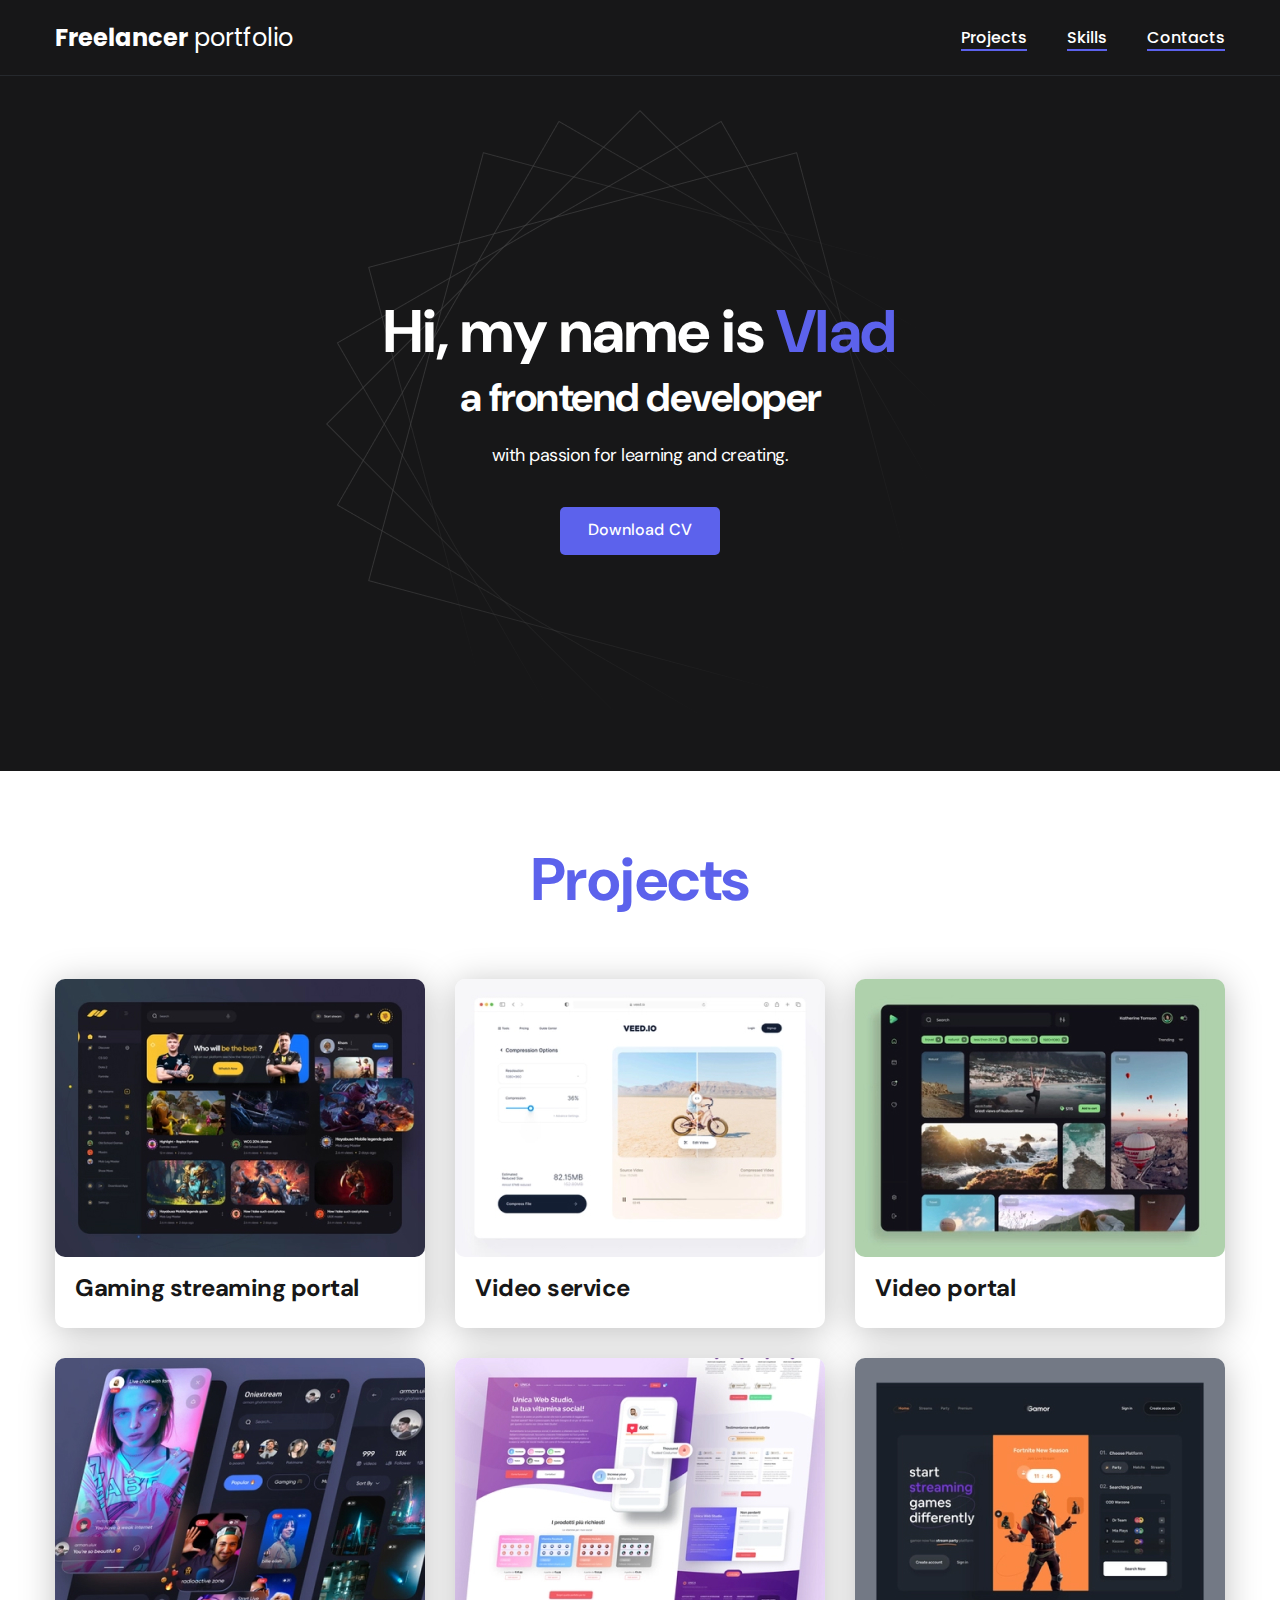
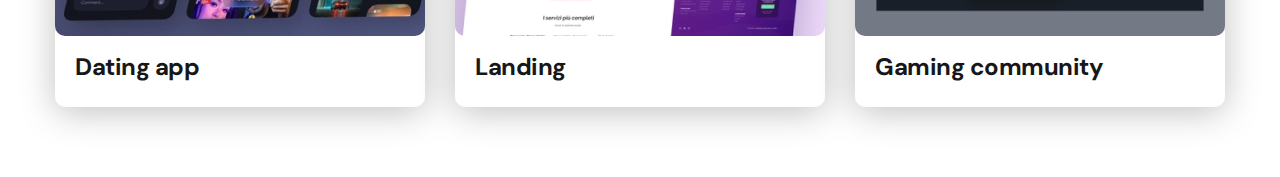
==== index.html @ f0782c73 "add section projects" ====
<!DOCTYPE html>
<html lang="en">
<head>
    <meta charset="UTF-8">
    <meta name="viewport" content="width=device-width, initial-scale=1.0">
    <title>Portfolio</title>
    <link rel="stylesheet" href="./css/main.css">
</head>
<body>
    <nav class="nav">
        <div class="container">
            <div class="nav-row">
                <a href="./index.html" class="logo"><strong>Freelancer</strong> portfolio</a>
                <ul class="nav-list">
                    <li class="nav-list__item"><a href="./index.html" class="nav-list__link nav-list__link--active" >Projects</a></li>
                    <li class="nav-list__item"><a href="./skills.html" class="nav-list__link nav-list__link--active">Skills</a></li>
                    <li class="nav-list__item"><a href="./contacts.html" class="nav-list__link nav-list__link--active">Contacts</a></li>
                </ul>
            </div>
        </div>
    </nav>
    <header class="header">
        <div class="header__wrapper">
            <h1 class="header__title">
                <strong>Hi, my name is <em>Vlad</em></strong><br>
                a frontend developer
            </h1>
            <div class="header__text">
                <p>with passion for learning and creating.</p>
            </div>
            <a href="#" class="btn">Download CV</a>
        </div>
    </header>
    <main class="section">
        <div class="container">
            <h2 class="title-1">Projects</h2>
            <ul class="projects">
                <li class="project">
                    <a href="./project-page.html">
                        <img src="./img/projects/01.jpg" alt="Project image" class="project__img">
                        <h3 class="project__title">Gaming streaming portal</h3>
                    </a>
                </li>
                <li class="project">
                    <a href="./project-page.html">
                        <img src="./img/projects/02.jpg" alt="Project image" class="project__img">
                        <h3 class="project__title">Video service</h3>
                    </a>
                </li>
                <li class="project">
                    <a href="./project-page.html">
                        <img src="./img/projects/03.jpg" alt="Project image" class="project__img">
                        <h3 class="project__title">Video portal</h3>
                    </a>
                </li>
                <li class="project">
                    <a href="./project-page.html">
                        <img src="./img/projects/04.jpg" alt="Project image" class="project__img">
                        <h3 class="project__title">Dating app</h3>
                    </a>
                </li>
                <li class="project">
                    <a href="./project-page.html">
                        <img src="./img/projects/05.jpg" alt="Project image" class="project__img">
                        <h3 class="project__title">Landing</h3>
                    </a>
                </li>
                <li class="project">
                    <a href="./project-page.html">
                        <img src="./img/projects/06.jpg" alt="Project image" class="project__img">
                        <h3 class="project__title">Gaming community</h3>
                    </a>
                </li>
            </ul>
        </div>
    </main>
</body>
</html>
---- css/main.css ----
@import "reset.css";
@import url('https://fonts.googleapis.com/css2?family=DM+Sans:ital,opsz,wght@0,9..40,100..1000;1,9..40,100..1000&family=Poppins:wght@400;500;700&display=swap');

/*font-family: "DM Sans", sans-serif;*/
/*font-family: "Poppins", sans-serif;*/

/** {*/
/*    border: 1px solid green;*/
/*}*/

:root {
    --black: #171718;
    --black-border: #26292D;
    --white: #fff;
    --purple: #5C62EC;

    --text-color: var(--black);
    --dark-bg: var(--black);
    --dark-border: var(--black-border);
    --header-text: var(--white);
    --accent: var(--purple);
}

html, body {
    font-family: "DM Sans", sans-serif;
    letter-spacing: -0.5px;
    color: var(--text-color);
}

.container {
    margin: 0 auto;
    padding: 0 15px;
    max-width: 1200px;
}

/* Nav */

.nav {
    padding: 20px 0;
    border-bottom: 1px solid var(--dark-border);
    background-color: var(--dark-bg);
    color: var(--header-text);
    letter-spacing: normal;
}

.nav-row {
    display: flex;
    justify-content: space-between;
    align-items: center;
    column-gap: 30px;
    row-gap: 20px;
    flex-wrap: wrap;
}

.logo {
    color: var(--header-text);
    font-size: 24px;
    font-family: "Poppins", sans-serif;
}

.logo strong {
    font-weight: 700;
}

.nav-list {
    display: flex;
    align-items: center;
    column-gap: 40px;
    font-size: 16px;
    font-weight: 500;
    font-family: "Poppins", sans-serif;
}

.nav-list__link {
    color: var(--header-text);
    transition: opacity 0.2s ease-in;
}

.nav-list__link:hover {
    opacity: 0.8;
}

.nav-list__link--active {
    position: relative;
}

.nav-list__link--active::before {
    content: "";

    position: absolute;
    left: 0;
    top: 100%;

    display: block;
    height: 2px;
    width: 100%;
    background-color: var(--accent);
}

/*Header*/

.header {
    padding: 40px 0;
    min-height: 695px;

    display: flex;
    justify-content: center;
    align-items: center;

    background-color: var(--dark-bg);
    background-image: url("./../img/header-bg.png");
    background-repeat: no-repeat;
    background-size: auto;
    background-position: center;

    color: var(--header-text);
    text-align: center;
}
.header__wrapper {
    padding: 0 15px;
    max-width: 660px;
}

.header__title {
    margin-bottom: 20px;
    font-size: 40px;
    font-weight: 700;
    /*line-height: 1.4;*/
}

.header__title strong {
    font-size: 60px;
    font-weight: 700;
}

.header__title em {
    font-style: normal;
    color: var(--accent);
}

.header__text {
    margin-bottom: 40px;
    font-size: 18px;
    /*line-height: 1.333; //24/18=1.333*/
}

.header__text p + p{
    margin-top: 1em;
}

/*Button*/

.btn {
    display: inline-block;
    height: 48px;
    padding: 12px 28px;

    border-radius: 5px;
    background-color: var(--accent);
    color: var(--white);
    letter-spacing: 0.15px;
    font-size: 16px;
    font-weight: 500;

    transition: opacity 0.2s ease-in;
}

.btn:hover {
    opacity: 0.8;
}

.btn:active {
    position: relative;
    top: 1px;
}

/*General*/

.section {
    padding: 70px 0;
}

.title-1 {
    margin-bottom: 60px;
    font-size: 60px;
    font-weight: 700;
    line-height: 1.3;
    color: var(--accent);
    text-align: center;
}

/*Projects*/

.projects {
    display: flex;
    flex-wrap: wrap;
    column-gap: 30px;
    row-gap: 30px;
}

.project {
    max-width: 370px;
    background-color: var(--white);
    box-shadow: 0 5px 35px rgba(0, 0, 0, 0.25);
    border-radius: 10px;
}

.project__img {
    border-radius: 10px;

}

.project__title {
    padding: 15px 20px 25px;
    font-size: 24px;
    font-weight: 700;
    line-height: 1.3;
    color: var(--text-color);
}
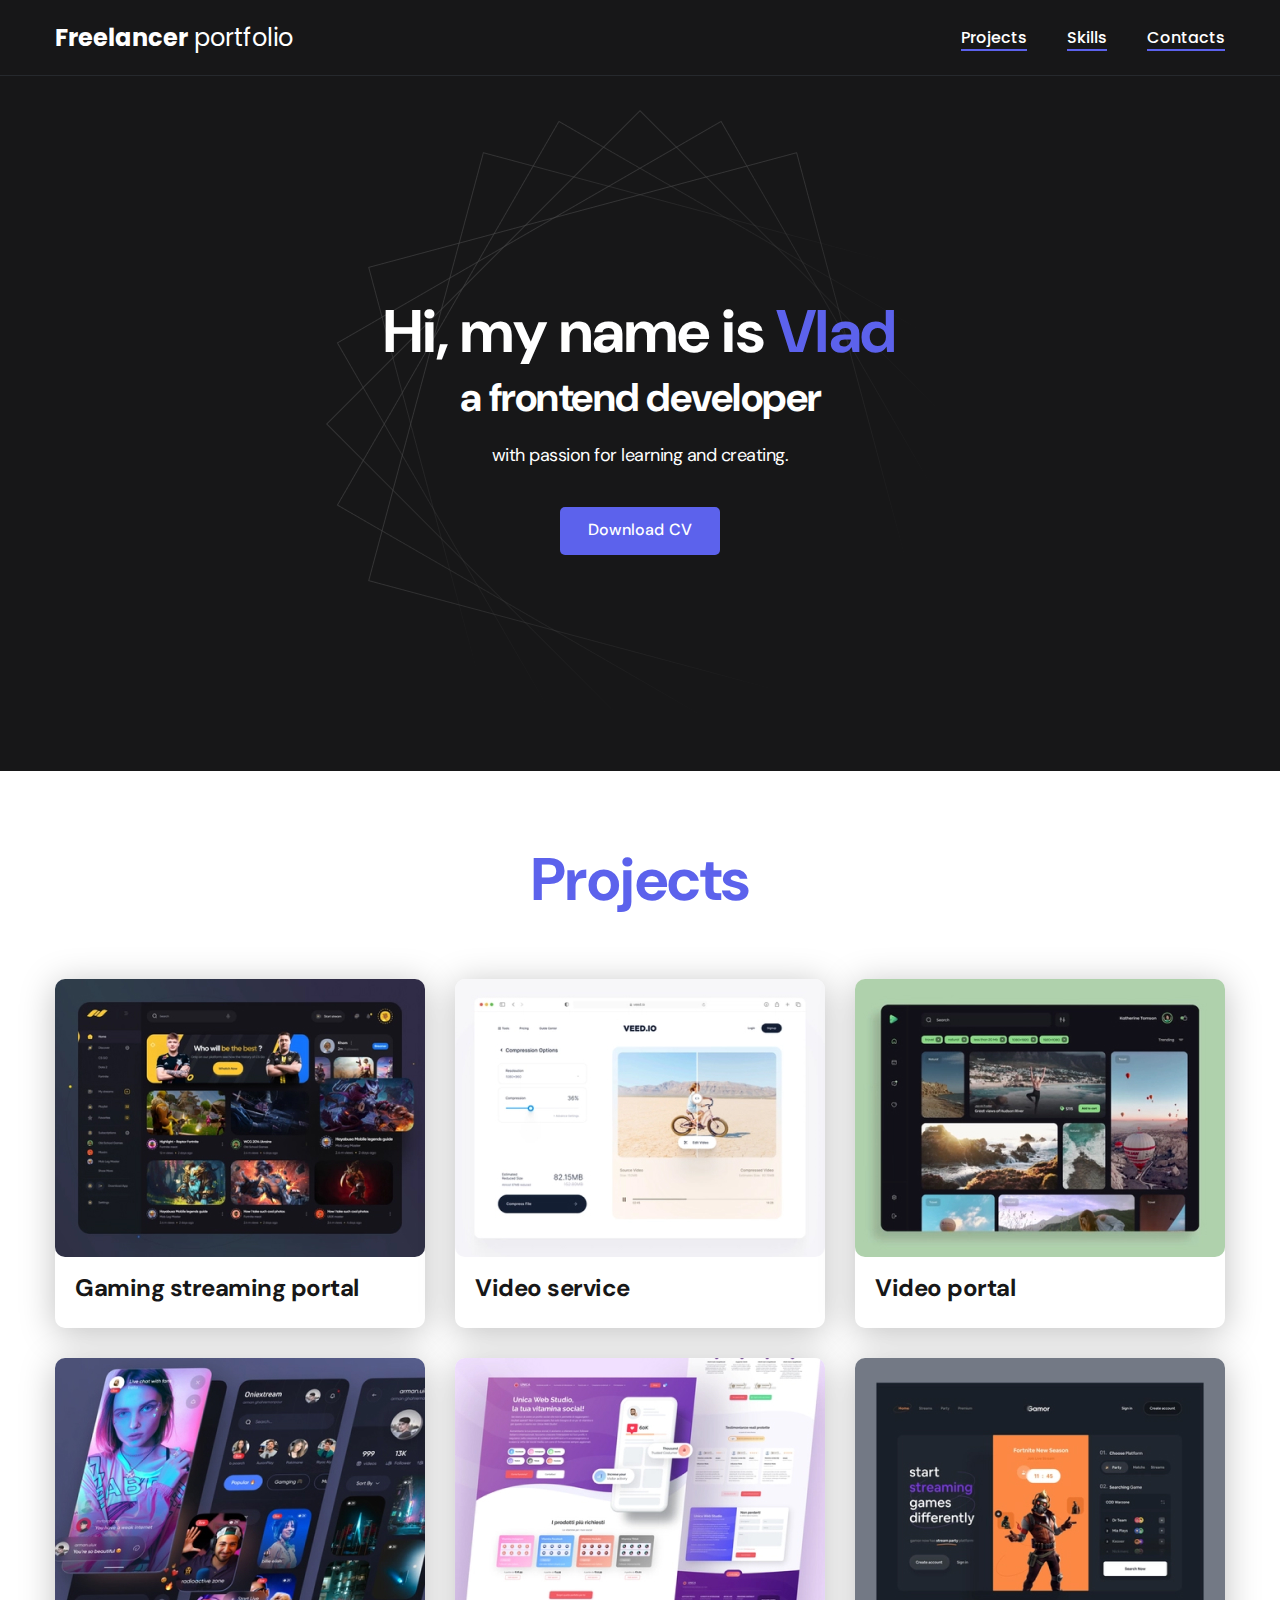
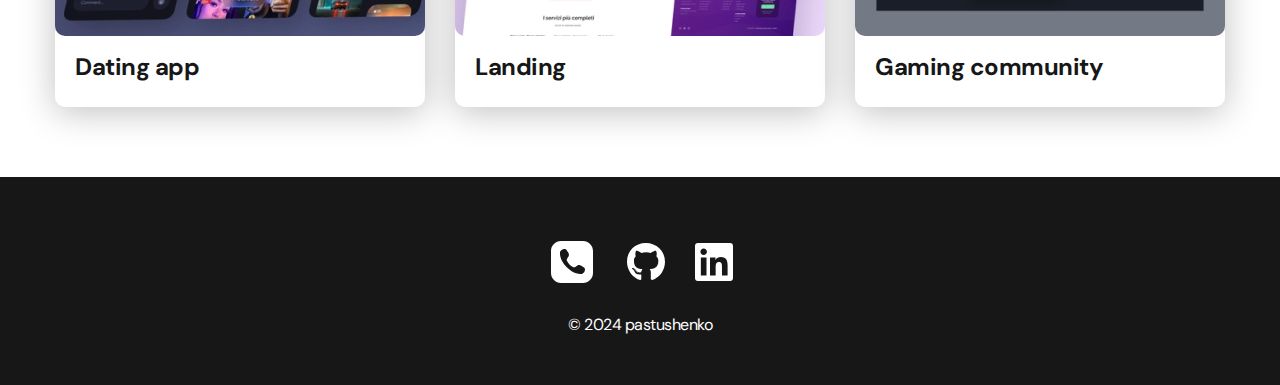
==== commit 43e4e069: "add footer" ====
--- a/index.html
+++ b/index.html
@@ -19,6 +19,7 @@
             </div>
         </div>
     </nav>
+
     <header class="header">
         <div class="header__wrapper">
             <h1 class="header__title">
@@ -31,6 +32,7 @@
             <a href="#" class="btn">Download CV</a>
         </div>
     </header>
+
     <main class="section">
         <div class="container">
             <h2 class="title-1">Projects</h2>
@@ -74,5 +76,20 @@
             </ul>
         </div>
     </main>
+
+    <footer class="footer">
+        <div class="container">
+            <div class="footer__wrapper">
+                <ul class="social">
+                    <li class="social__item"><a href="#"><img src="./img/icons/phone.svg" alt="PhoneNumber"></a></li>
+                    <li class="social__item"><a href="#"><img src="./img/icons/git.svg" alt="GitHub"></a></li>
+                    <li class="social__item"><a href="#"><img src="./img/icons/link.svg" alt="LinkedIn"></a></li>
+                </ul>
+                <div class="copyright">
+                    <p>© 2024 pastushenko</p>
+                </div>
+            </div>
+        </div>
+    </footer>
 </body>
 </html>--- a/css/main.css
+++ b/css/main.css
@@ -203,6 +203,11 @@
     background-color: var(--white);
     box-shadow: 0 5px 35px rgba(0, 0, 0, 0.25);
     border-radius: 10px;
+    transition: transform 0.3s ease;
+}
+
+.project:hover {
+    transform: translateY(-10px);
 }
 
 .project__img {
@@ -216,4 +221,37 @@
     font-weight: 700;
     line-height: 1.3;
     color: var(--text-color);
+}
+
+/*Footer*/
+
+.footer {
+    padding: 60px 0 50px;
+    background-color: var(--dark-bg);
+    color: var(--header-text);
+}
+
+.footer__wrapper {
+    display: flex;
+    flex-direction: column;
+    align-items: center;
+    row-gap: 27px;
+}
+
+.social {
+    display: flex;
+    column-gap: 30px;
+    align-items: center;
+}
+
+.social__item {
+    transition: transform 0.2s ease-in;
+}
+
+.social__item:hover {
+    transform: scale(1.1);
+}
+
+.copyright {
+    font-size: 16px;
 }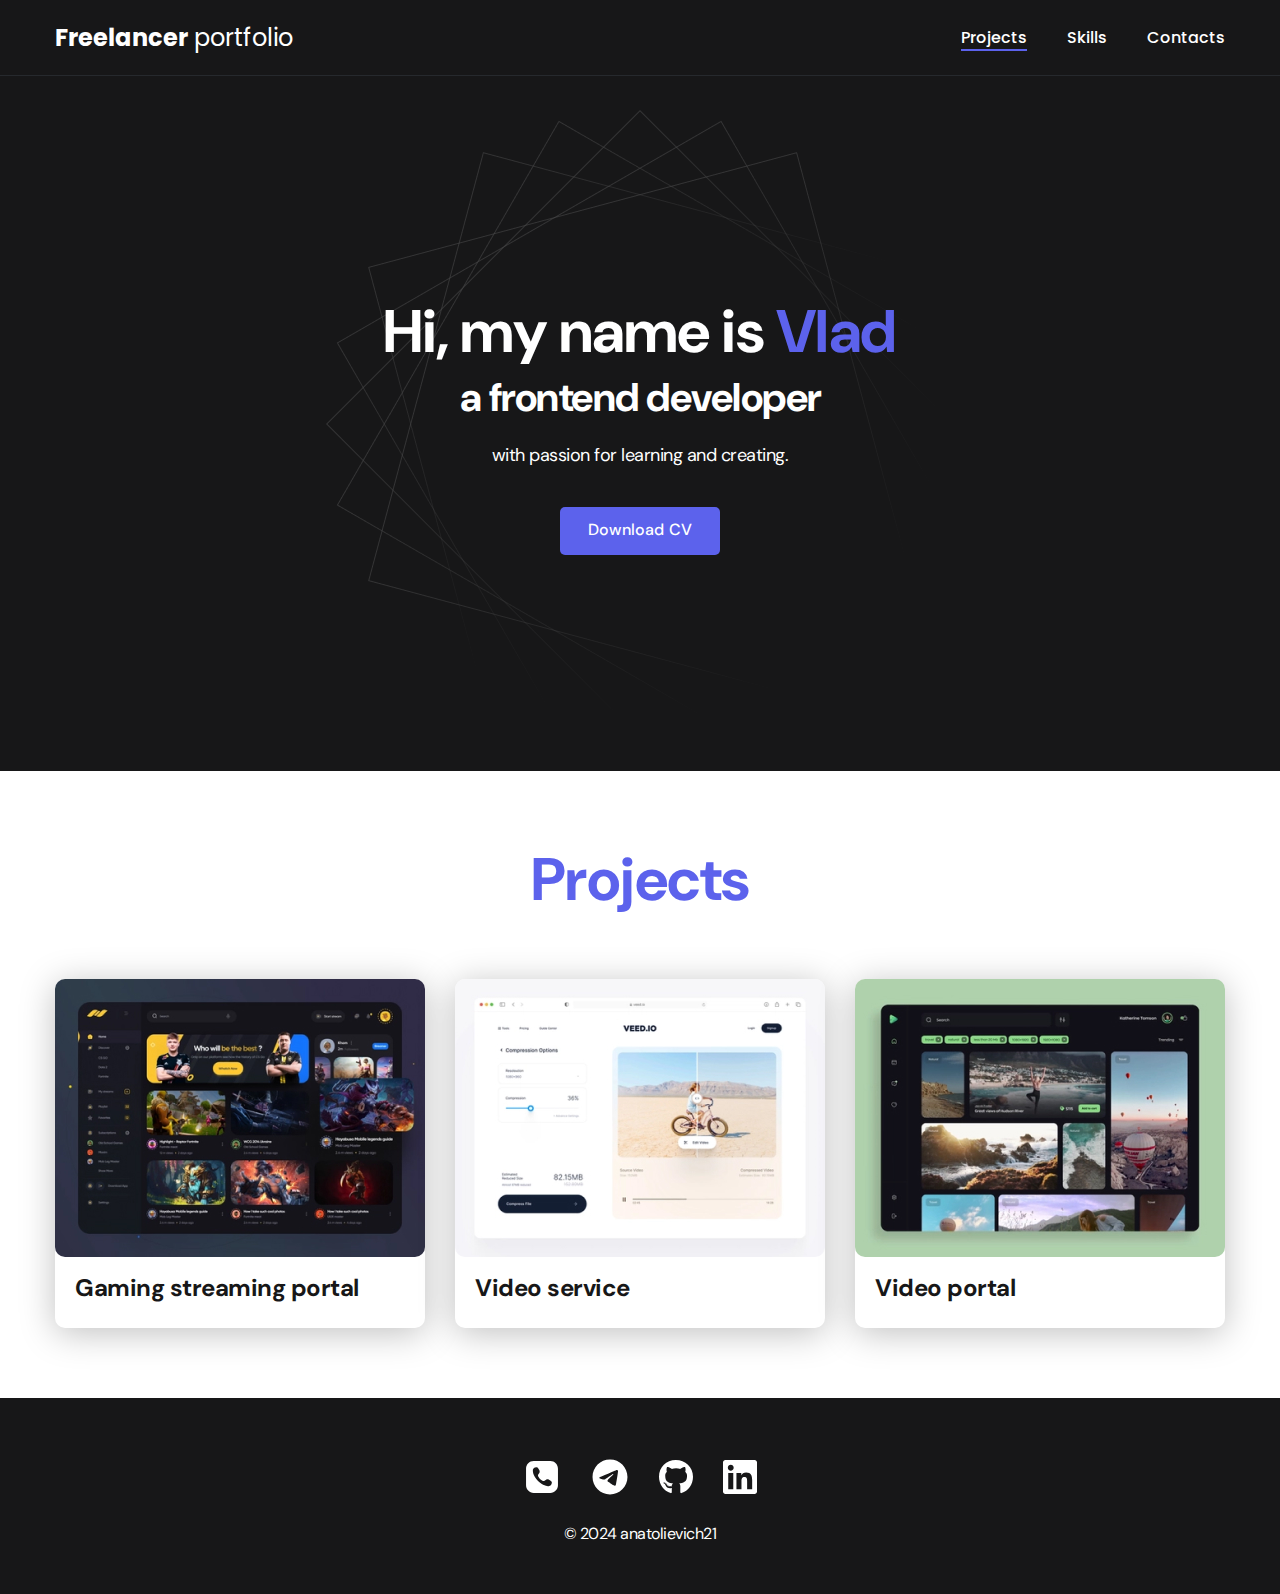
==== commit 3827a1df: "add new icons and add skills page" ====
--- a/index.html
+++ b/index.html
@@ -13,8 +13,8 @@
                 <a href="./index.html" class="logo"><strong>Freelancer</strong> portfolio</a>
                 <ul class="nav-list">
                     <li class="nav-list__item"><a href="./index.html" class="nav-list__link nav-list__link--active" >Projects</a></li>
-                    <li class="nav-list__item"><a href="./skills.html" class="nav-list__link nav-list__link--active">Skills</a></li>
-                    <li class="nav-list__item"><a href="./contacts.html" class="nav-list__link nav-list__link--active">Contacts</a></li>
+                    <li class="nav-list__item"><a href="./skills.html" class="nav-list__link">Skills</a></li>
+                    <li class="nav-list__item"><a href="./contacts.html" class="nav-list__link">Contacts</a></li>
                 </ul>
             </div>
         </div>
@@ -55,24 +55,6 @@
                         <h3 class="project__title">Video portal</h3>
                     </a>
                 </li>
-                <li class="project">
-                    <a href="./project-page.html">
-                        <img src="./img/projects/04.jpg" alt="Project image" class="project__img">
-                        <h3 class="project__title">Dating app</h3>
-                    </a>
-                </li>
-                <li class="project">
-                    <a href="./project-page.html">
-                        <img src="./img/projects/05.jpg" alt="Project image" class="project__img">
-                        <h3 class="project__title">Landing</h3>
-                    </a>
-                </li>
-                <li class="project">
-                    <a href="./project-page.html">
-                        <img src="./img/projects/06.jpg" alt="Project image" class="project__img">
-                        <h3 class="project__title">Gaming community</h3>
-                    </a>
-                </li>
             </ul>
         </div>
     </main>
@@ -82,11 +64,12 @@
             <div class="footer__wrapper">
                 <ul class="social">
                     <li class="social__item"><a href="#"><img src="./img/icons/phone.svg" alt="PhoneNumber"></a></li>
+                    <li class="social__item"><a href="#"><img src="./img/icons/telegram.svg" alt="Telegram"></a></li>
                     <li class="social__item"><a href="#"><img src="./img/icons/git.svg" alt="GitHub"></a></li>
                     <li class="social__item"><a href="#"><img src="./img/icons/link.svg" alt="LinkedIn"></a></li>
                 </ul>
                 <div class="copyright">
-                    <p>© 2024 pastushenko</p>
+                    <p>© 2024 anatolievich21</p>
                 </div>
             </div>
         </div>
--- a/css/main.css
+++ b/css/main.css
@@ -27,10 +27,33 @@
     color: var(--text-color);
 }
 
+/*General*/
+
 .container {
     margin: 0 auto;
     padding: 0 15px;
     max-width: 1200px;
+}
+
+.section {
+    padding: 70px 0;
+}
+
+.title-1 {
+    margin-bottom: 60px;
+    font-size: 60px;
+    font-weight: 700;
+    line-height: 1.3;
+    color: var(--accent);
+    text-align: center;
+}
+
+.title-2 {
+    margin-bottom: 20px;
+
+    font-size: 40px;
+    line-height: 1.3;
+    font-weight: 700;
 }
 
 /* Nav */
@@ -174,19 +197,32 @@
     top: 1px;
 }
 
-/*General*/
-
-.section {
-    padding: 70px 0;
-}
-
-.title-1 {
-    margin-bottom: 60px;
-    font-size: 60px;
-    font-weight: 700;
-    line-height: 1.3;
-    color: var(--accent);
-    text-align: center;
+/*Button outline*/
+
+.btn-outline {
+    display: flex;
+    column-gap: 10px;
+    align-items: center;
+
+    height: 48px;
+    padding: 12px 20px;
+    border-radius: 5px;
+
+    border: solid 1px var(--black);
+    color: var(--black);
+    font-size: 16px;
+    font-weight: 500;
+
+    transition: box-shadow 0.2s ease;
+}
+
+.btn-outline:hover {
+    box-shadow: 0 5px 5px rgba(0, 0, 0, 0.20);
+}
+
+.btn-outline:active {
+    position: relative;
+    top: 1px;
 }
 
 /*Projects*/
@@ -223,6 +259,58 @@
     color: var(--text-color);
 }
 
+/*Project details*/
+
+.project-details {
+    margin: 0 auto;
+    max-width: 865px;
+
+    display: flex;
+    flex-direction: column;
+    align-items: center;
+
+    text-align: center;
+}
+
+.project-details__cover {
+    max-width: 100%;
+    margin-bottom: 40px;
+
+    box-shadow: 0 5px 35px rgba(0, 0, 0, 0.25);
+    border-radius: 10px;
+}
+
+.project-details__desc {
+    margin-bottom: 30px;
+
+    font-size: 24px;
+    font-weight: 700;
+    line-height: 1.3;
+}
+
+/*Content list*/
+
+.content-list {
+    margin: 0 auto;
+    max-width: 570px;
+
+    display: flex;
+    flex-direction: column;
+    align-items: center;
+    row-gap: 40px;
+
+    text-align: center;
+}
+
+.content-list__item {
+    font-size: 18px;
+    line-height: 1.5;
+}
+
+.content-list__item p + p {
+    margin-top: 0.5em;
+}
+
 /*Footer*/
 
 .footer {
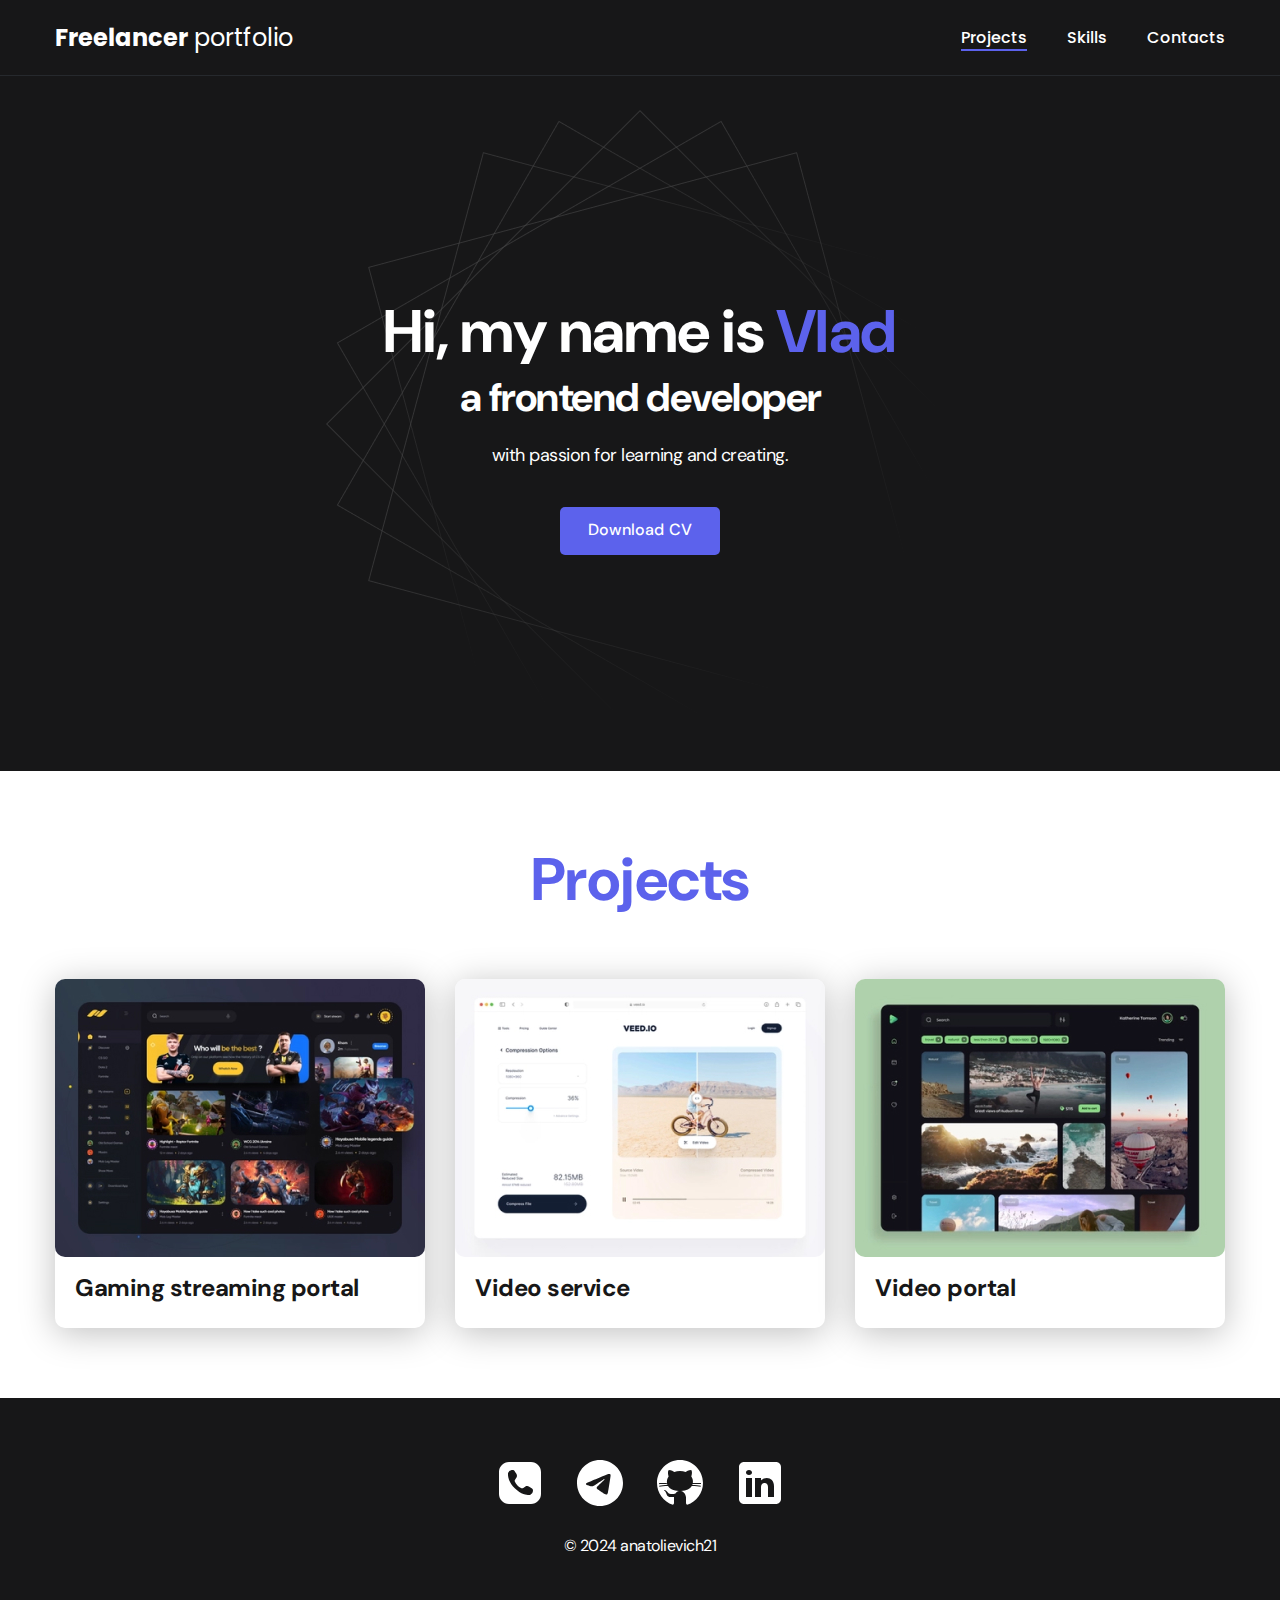
==== commit 8d374a0b: "added a response to the mobile version" ====
--- a/index.html
+++ b/index.html
@@ -65,8 +65,8 @@
                 <ul class="social">
                     <li class="social__item"><a href="#"><img src="./img/icons/phone.svg" alt="PhoneNumber"></a></li>
                     <li class="social__item"><a href="#"><img src="./img/icons/telegram.svg" alt="Telegram"></a></li>
-                    <li class="social__item"><a href="#"><img src="./img/icons/git.svg" alt="GitHub"></a></li>
-                    <li class="social__item"><a href="#"><img src="./img/icons/link.svg" alt="LinkedIn"></a></li>
+                    <li class="social__item"><a href="#"><img src="./img/icons/github.svg" alt="GitHub"></a></li>
+                    <li class="social__item"><a href="#"><img src="./img/icons/linkedin.svg" alt="LinkedIn"></a></li>
                 </ul>
                 <div class="copyright">
                     <p>© 2024 anatolievich21</p>
--- a/css/main.css
+++ b/css/main.css
@@ -22,9 +22,16 @@
 }
 
 html, body {
+    height: 100%;
+
     font-family: "DM Sans", sans-serif;
     letter-spacing: -0.5px;
     color: var(--text-color);
+}
+
+body {
+    display: flex;
+    flex-direction: column;
 }
 
 /*General*/
@@ -71,7 +78,7 @@
     justify-content: space-between;
     align-items: center;
     column-gap: 30px;
-    row-gap: 20px;
+    row-gap: 10px;
     flex-wrap: wrap;
 }
 
@@ -89,6 +96,7 @@
     display: flex;
     align-items: center;
     column-gap: 40px;
+
     font-size: 16px;
     font-weight: 500;
     font-family: "Poppins", sans-serif;
@@ -230,6 +238,7 @@
 .projects {
     display: flex;
     flex-wrap: wrap;
+    justify-content: center;
     column-gap: 30px;
     row-gap: 30px;
 }
@@ -302,6 +311,10 @@
     text-align: center;
 }
 
+.content-list a {
+    color: var(--accent);
+}
+
 .content-list__item {
     font-size: 18px;
     line-height: 1.5;
@@ -314,7 +327,9 @@
 /*Footer*/
 
 .footer {
+    margin-top: auto;
     padding: 60px 0 50px;
+
     background-color: var(--dark-bg);
     color: var(--header-text);
 }
@@ -342,4 +357,84 @@
 
 .copyright {
     font-size: 16px;
+}
+
+@media (max-width: 620px) {
+
+    /*Header*/
+
+    .header {
+        min-height: unset;
+    }
+
+    .header__title {
+        font-size: 30px;
+    }
+
+    .header__title strong{
+        font-size: 40px;
+    }
+
+    /*General*/
+
+    .section {
+        padding: 40px 0;
+    }
+
+    .title-1 {
+        margin-bottom: 30px;
+
+        font-size: 40px;
+    }
+
+    .title-2 {
+        margin-bottom: 10px;
+
+        font-size: 30px;
+    }
+
+    /*Projects*/
+
+    .project__title {
+        font-size: 22px;
+    }
+
+
+    /*Project page*/
+
+    .project-details__desc {
+        font-size: 22px;
+
+        margin-bottom: 20px;
+    }
+
+    /*Content list*/
+
+    .content-list {
+        row-gap: 20px;
+    }
+
+    .content-list__item {
+        font-size: 16px;
+    }
+
+    /*Footer*/
+
+    .footer {
+        padding: 40px 0 30px;
+    }
+
+    .footer__wrapper {
+        row-gap: 20px;
+    }
+
+    /*Social*/
+
+    .social {
+        column-gap: 20px;
+    }
+
+    .social__item {
+        width: 28px;
+    }
 }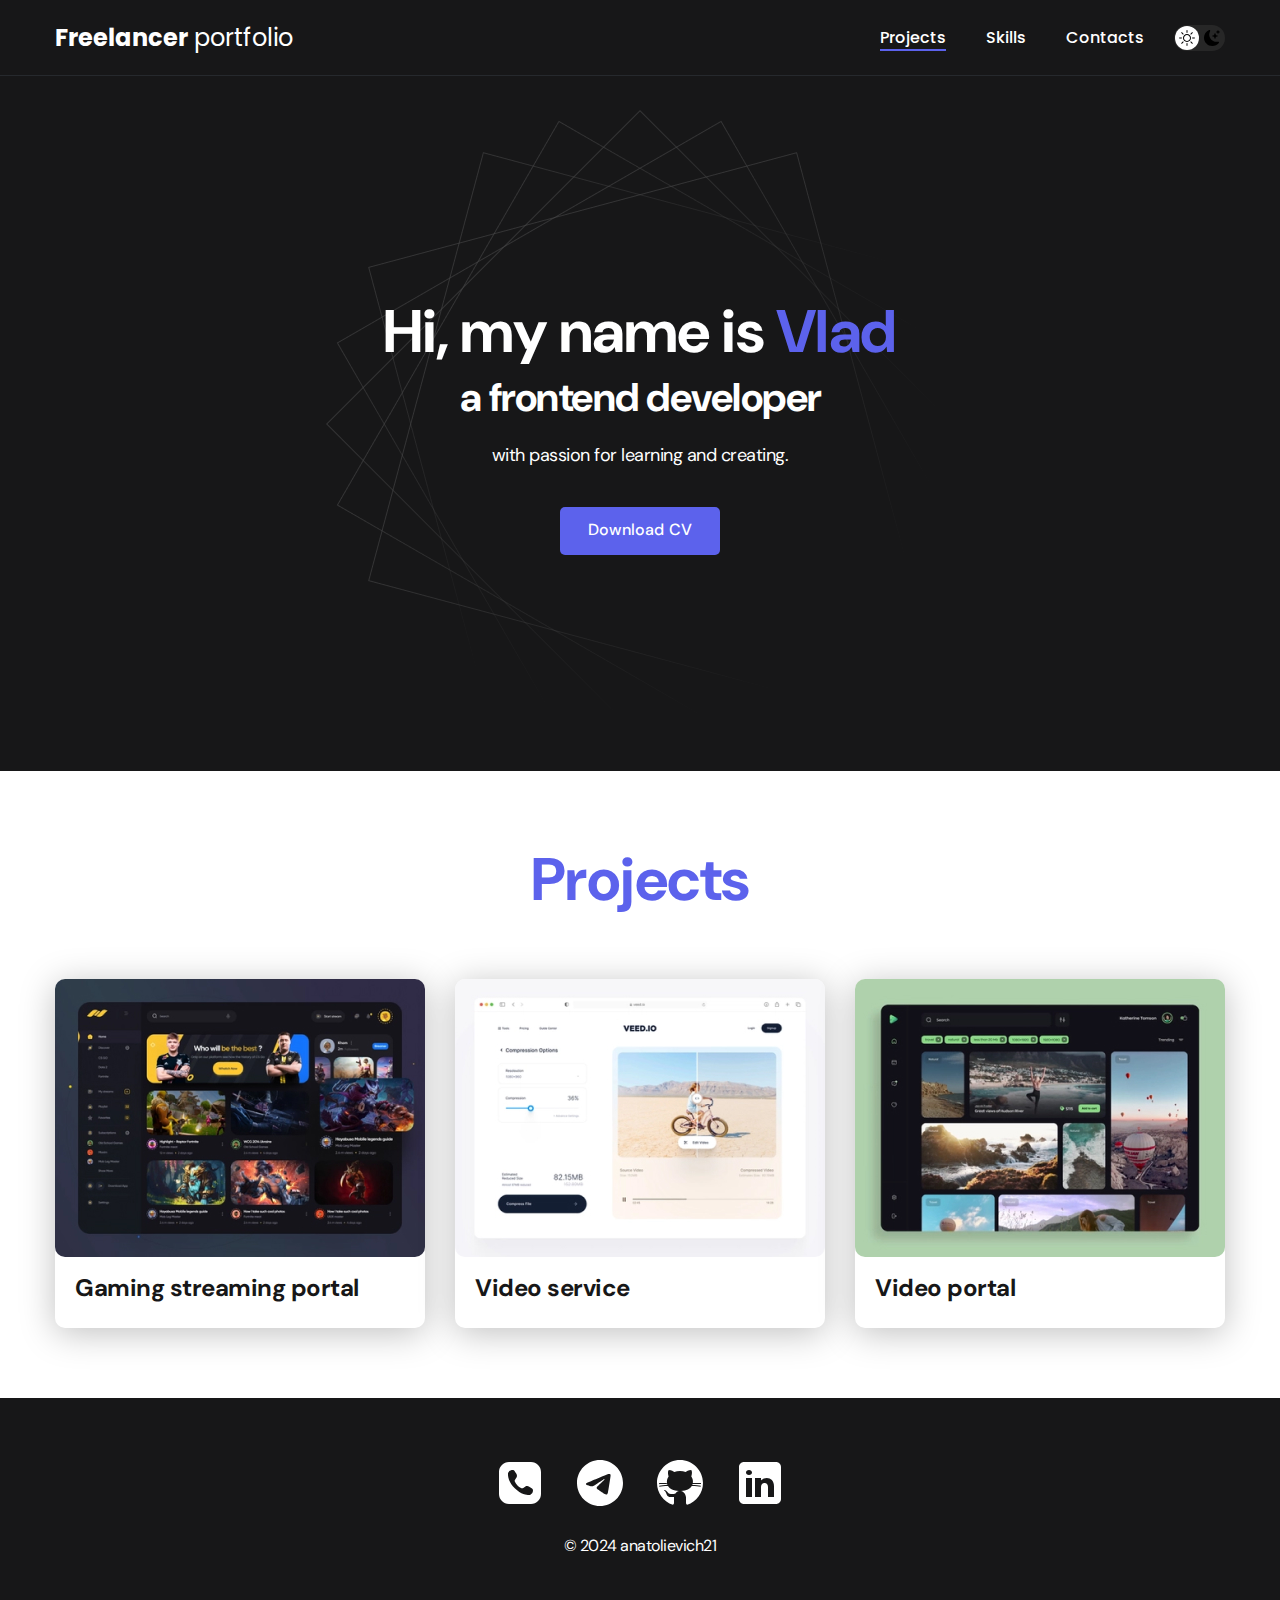
==== commit 111e1790: "add Dark Mode" ====
--- a/index.html
+++ b/index.html
@@ -11,6 +11,12 @@
         <div class="container">
             <div class="nav-row">
                 <a href="./index.html" class="logo"><strong>Freelancer</strong> portfolio</a>
+
+                <button class="dark-mode-btn">
+                    <img src="./img/icons/sun.svg" alt="Light mode" class="dark-mode-btn__icon">
+                    <img src="./img/icons/moon.svg" alt="Dark mode" class="dark-mode-btn__icon">
+                </button>
+
                 <ul class="nav-list">
                     <li class="nav-list__item"><a href="./index.html" class="nav-list__link nav-list__link--active" >Projects</a></li>
                     <li class="nav-list__item"><a href="./skills.html" class="nav-list__link">Skills</a></li>
@@ -74,5 +80,7 @@
             </div>
         </div>
     </footer>
+
+    <script src="./js/main.js"></script>
 </body>
 </html>--- a/css/main.css
+++ b/css/main.css
@@ -1,12 +1,5 @@
 @import "reset.css";
 @import url('https://fonts.googleapis.com/css2?family=DM+Sans:ital,opsz,wght@0,9..40,100..1000;1,9..40,100..1000&family=Poppins:wght@400;500;700&display=swap');
-
-/*font-family: "DM Sans", sans-serif;*/
-/*font-family: "Poppins", sans-serif;*/
-
-/** {*/
-/*    border: 1px solid green;*/
-/*}*/
 
 :root {
     --black: #171718;
@@ -14,24 +7,48 @@
     --white: #fff;
     --purple: #5C62EC;
 
-    --text-color: var(--black);
     --dark-bg: var(--black);
     --dark-border: var(--black-border);
     --header-text: var(--white);
     --accent: var(--purple);
-}
+
+    /*Light mode*/
+    --page-bg: var(--white);
+    --text-color: var(--black);
+
+    --title-1: var(--accent);
+
+    --project-card-bg: var(--white);
+    --project-card-text: var(--black);
+    --box-shadow: 0 5px 35px rgba(0, 0, 0, 0.25);
+
+}
+
+.dark {
+    /*Dark mode*/
+    --page-bg: #252526;
+    --text-color: var(--white);
+
+    --title-1: var(--white);
+
+    --project-card-bg: var(--black);
+    --project-card-text: var(--white);
+    --box-shadow: 0 5px 35px rgba(0, 0, 0, 0.8);
+}
+
 
 html, body {
-    height: 100%;
+    display: flex;
+    flex-direction: column;
+
+    min-height: 100vh;
 
     font-family: "DM Sans", sans-serif;
     letter-spacing: -0.5px;
+
+    /*Light mode*/
+    background-color: var(--page-bg);
     color: var(--text-color);
-}
-
-body {
-    display: flex;
-    flex-direction: column;
 }
 
 /*General*/
@@ -51,7 +68,7 @@
     font-size: 60px;
     font-weight: 700;
     line-height: 1.3;
-    color: var(--accent);
+    color: var(--title-1);
     text-align: center;
 }
 
@@ -75,7 +92,7 @@
 
 .nav-row {
     display: flex;
-    justify-content: space-between;
+    justify-content: flex-end;
     align-items: center;
     column-gap: 30px;
     row-gap: 10px;
@@ -83,6 +100,8 @@
 }
 
 .logo {
+    margin-right: auto;
+
     color: var(--header-text);
     font-size: 24px;
     font-family: "Poppins", sans-serif;
@@ -126,6 +145,49 @@
     height: 2px;
     width: 100%;
     background-color: var(--accent);
+}
+
+/*Dark-mode-btn*/
+
+.dark-mode-btn {
+    order: 1;
+
+    position: relative;
+    display: flex;
+    justify-content: space-between;
+
+    width: 51px;
+    height: 26px;
+    padding: 5px;
+
+    border-radius: 50px;
+    background-color: #272727;
+}
+
+.dark-mode-btn::before {
+    content: "";
+
+    position: absolute;
+    top: 1px;
+    left: 1px;
+
+    display: block;
+    width: 24px;
+    height: 24px;
+
+    border-radius: 50%;
+    background-color: var(--white);
+
+    transition: left 0.2s ease-in;
+}
+
+.dark-mode-btn--active::before {
+    left: 26px;
+}
+
+.dark-mode-btn__icon {
+    position: relative;
+
 }
 
 /*Header*/
@@ -215,8 +277,9 @@
     height: 48px;
     padding: 12px 20px;
     border-radius: 5px;
-
     border: solid 1px var(--black);
+    background-color: var(--white);
+
     color: var(--black);
     font-size: 16px;
     font-weight: 500;
@@ -225,7 +288,7 @@
 }
 
 .btn-outline:hover {
-    box-shadow: 0 5px 5px rgba(0, 0, 0, 0.20);
+    box-shadow: var(--box-shadow);
 }
 
 .btn-outline:active {
@@ -245,8 +308,8 @@
 
 .project {
     max-width: 370px;
-    background-color: var(--white);
-    box-shadow: 0 5px 35px rgba(0, 0, 0, 0.25);
+    background-color: var(--project-card-bg);
+    box-shadow: var(--box-shadow);
     border-radius: 10px;
     transition: transform 0.3s ease;
 }
@@ -265,7 +328,7 @@
     font-size: 24px;
     font-weight: 700;
     line-height: 1.3;
-    color: var(--text-color);
+    color: var(--project-card-text);
 }
 
 /*Project details*/
@@ -285,7 +348,7 @@
     max-width: 100%;
     margin-bottom: 40px;
 
-    box-shadow: 0 5px 35px rgba(0, 0, 0, 0.25);
+    box-shadow: var(--box-shadow);
     border-radius: 10px;
 }
 
@@ -375,6 +438,16 @@
         font-size: 40px;
     }
 
+    /*Nav*/
+
+    .nav-row {
+        justify-content: space-between;
+    }
+
+    .dark-mode-btn {
+        order: 0;
+    }
+
     /*General*/
 
     .section {
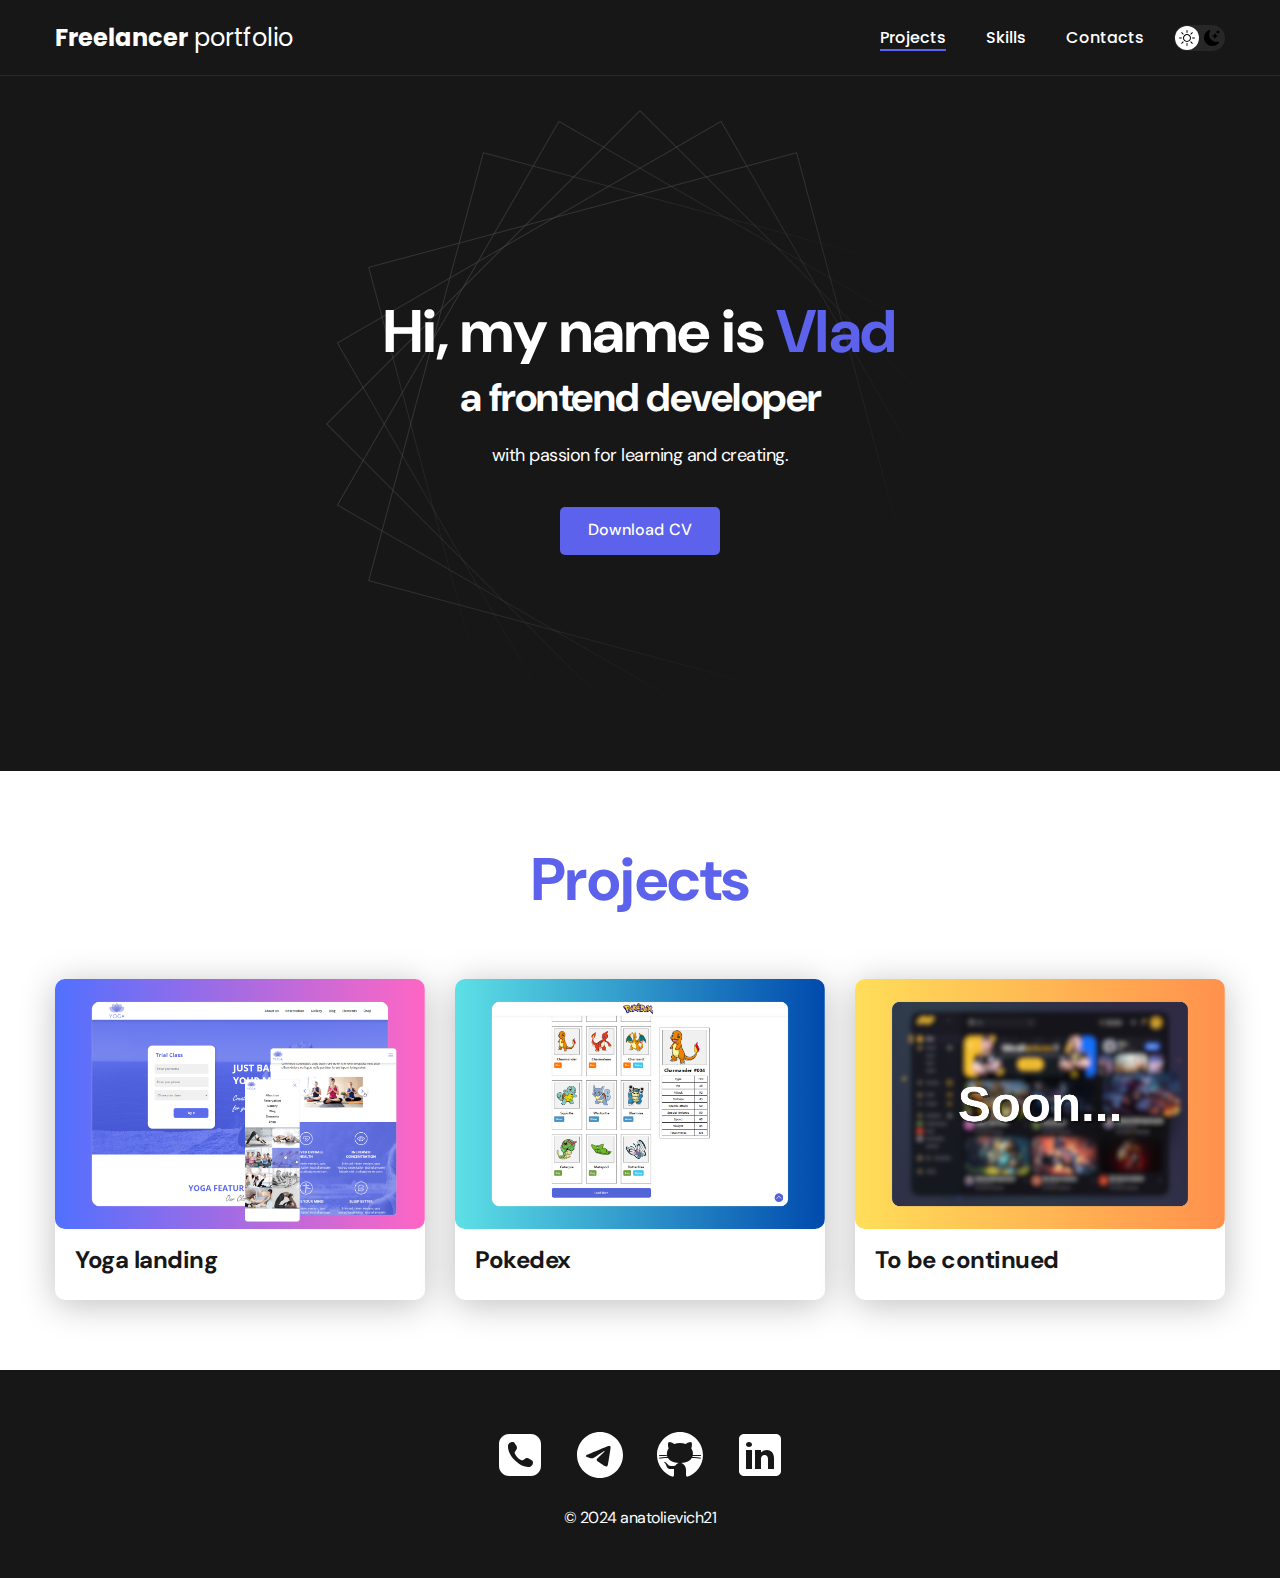
==== commit 2ed49d54: "add new info about skills and add projects img" ====
--- a/index.html
+++ b/index.html
@@ -4,6 +4,7 @@
     <meta charset="UTF-8">
     <meta name="viewport" content="width=device-width, initial-scale=1.0">
     <title>Portfolio</title>
+    <link rel="icon" href="./img/icons/icon-title.png" type="image/x-icon">
     <link rel="stylesheet" href="./css/main.css">
 </head>
 <body>
@@ -35,7 +36,7 @@
             <div class="header__text">
                 <p>with passion for learning and creating.</p>
             </div>
-            <a href="#" class="btn">Download CV</a>
+            <a href="https://drive.google.com/file/d/1cUPkLMbwJ5_L4wxt2TZLhUGyu26VfBMq/view?usp=sharing" target="_blank" rel="noopener noreferrer" class="btn">Download CV</a>
         </div>
     </header>
 
@@ -44,21 +45,21 @@
             <h2 class="title-1">Projects</h2>
             <ul class="projects">
                 <li class="project">
-                    <a href="./project-page.html">
-                        <img src="./img/projects/01.jpg" alt="Project image" class="project__img">
-                        <h3 class="project__title">Gaming streaming portal</h3>
+                    <a href="./project-page-1.html" target="_blank" rel="noopener noreferrer">
+                        <img src="./img/projects/1.png" alt="Project image" class="project__img">
+                        <h3 class="project__title">Yoga landing</h3>
                     </a>
                 </li>
                 <li class="project">
-                    <a href="./project-page.html">
-                        <img src="./img/projects/02.jpg" alt="Project image" class="project__img">
-                        <h3 class="project__title">Video service</h3>
+                    <a href="./project-page-2.html" target="_blank" rel="noopener noreferrer">
+                        <img src="./img/projects/2.png" alt="Project image" class="project__img">
+                        <h3 class="project__title">Pokedex</h3>
                     </a>
                 </li>
                 <li class="project">
-                    <a href="./project-page.html">
-                        <img src="./img/projects/03.jpg" alt="Project image" class="project__img">
-                        <h3 class="project__title">Video portal</h3>
+                    <a href="#!">
+                        <img src="./img/projects/3.png" alt="Project image" class="project__img">
+                        <h3 class="project__title">To be continued</h3>
                     </a>
                 </li>
             </ul>
@@ -69,10 +70,10 @@
         <div class="container">
             <div class="footer__wrapper">
                 <ul class="social">
-                    <li class="social__item"><a href="#"><img src="./img/icons/phone.svg" alt="PhoneNumber"></a></li>
-                    <li class="social__item"><a href="#"><img src="./img/icons/telegram.svg" alt="Telegram"></a></li>
-                    <li class="social__item"><a href="#"><img src="./img/icons/github.svg" alt="GitHub"></a></li>
-                    <li class="social__item"><a href="#"><img src="./img/icons/linkedin.svg" alt="LinkedIn"></a></li>
+                    <li class="social__item"><a href="tel:+380960843062" target="_blank" rel="noopener noreferrer"><img src="./img/icons/phone.svg" alt="PhoneNumber"></a></li>
+                    <li class="social__item"><a href="https://t.me/anatolievich21" target="_blank" rel="noopener noreferrer"><img src="./img/icons/telegram.svg" alt="Telegram"></a></li>
+                    <li class="social__item"><a href="https://github.com/anatolievich21" target="_blank" rel="noopener noreferrer"><img src="./img/icons/github.svg" alt="GitHub"></a></li>
+                    <li class="social__item"><a href="https://www.linkedin.com/in/vladyslav-pastushenko-54b217274/" target="_blank" rel="noopener noreferrer"><img src="./img/icons/linkedin.svg" alt="LinkedIn"></a></li>
                 </ul>
                 <div class="copyright">
                     <p>© 2024 anatolievich21</p>
--- a/css/main.css
+++ b/css/main.css
@@ -312,6 +312,7 @@
     box-shadow: var(--box-shadow);
     border-radius: 10px;
     transition: transform 0.3s ease;
+
 }
 
 .project:hover {
